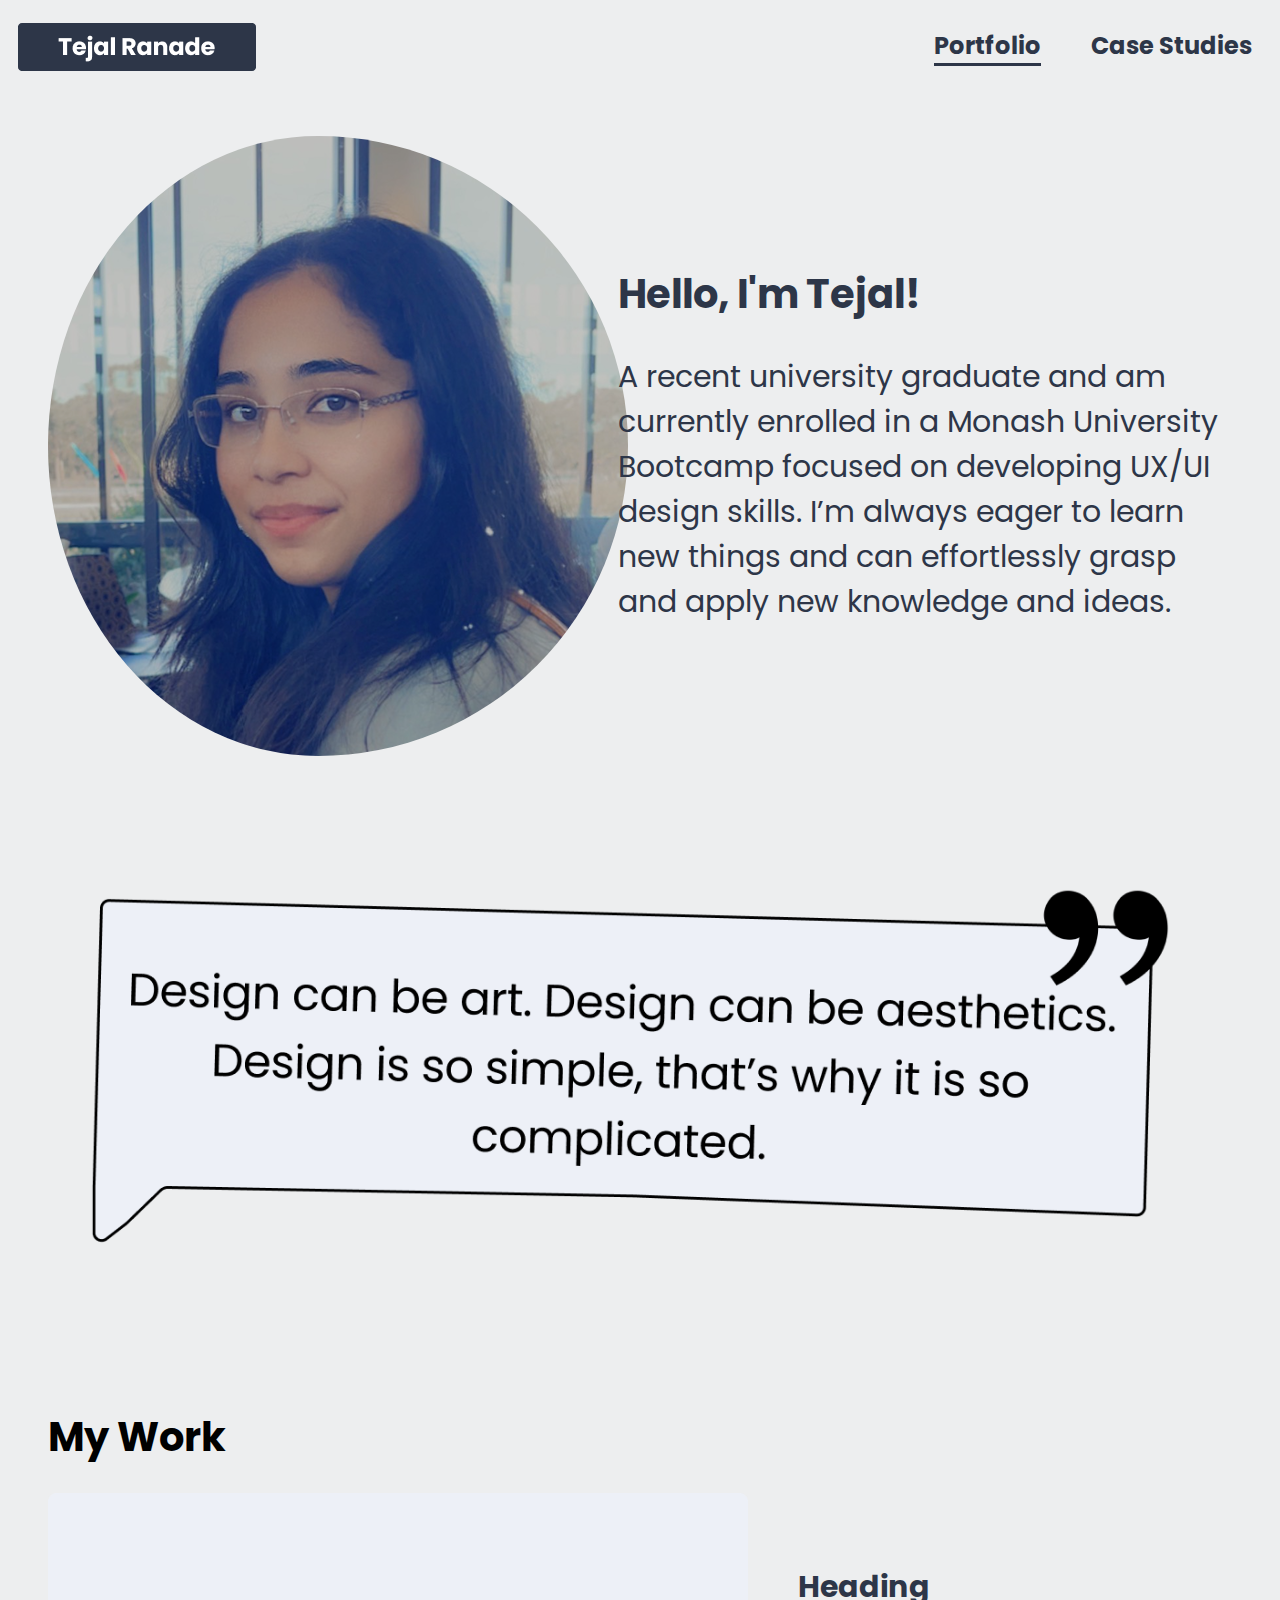
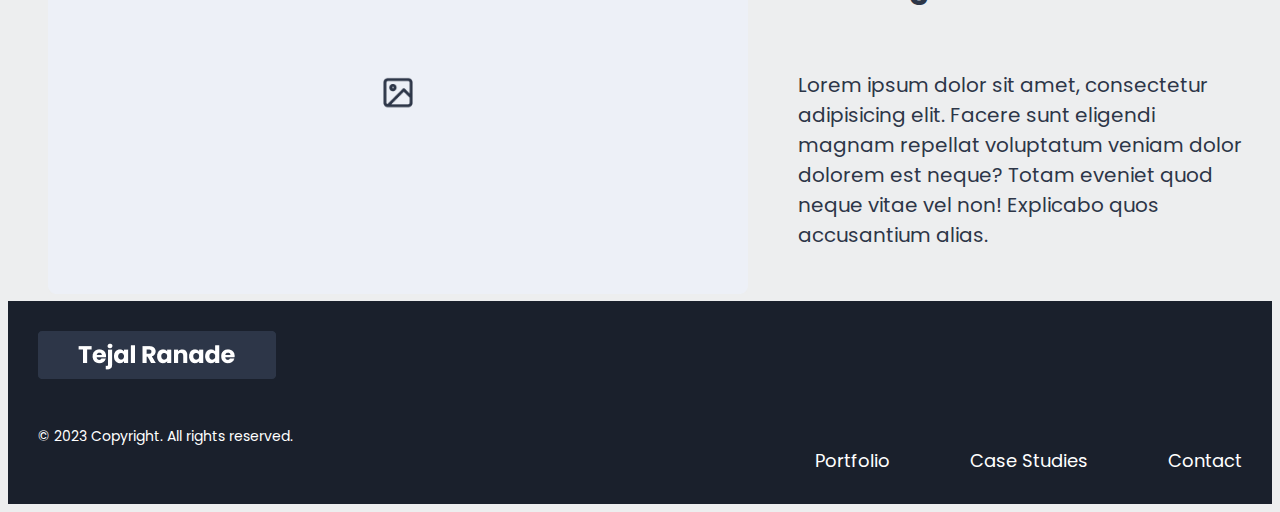
==== index.html @ 13501663 "Second Upload" ====
<!DOCTYPE html>
<html>
  <head>
    <title>Portfolio Challenge</title>
    <link rel="stylesheet" href="css/style.css" />
    <link rel="preconnect" href="https://fonts.googleapis.com" />
    <link rel="preconnect" href="https://fonts.gstatic.com" crossorigin />
    <link
      href="https://fonts.googleapis.com/css2?family=Poppins&display=swap"
      rel="stylesheet"
    />
    <script src="js/index.js"></script>
  </head>

  <body>
    <nav>
      <div class="logo">
        <img src="image/logo.png" />
      </div>
      <div class="menu">
        <a href="#" class="active">Portfolio</a>
        <a href="#">Case Studies</a>
      </div>
    </nav>

    <section>
      <div class="aboutMeSection">
        <img src="image/portfolio_img.png" alt="Profile Picture" />
        <div class="introAboutMe">
          <h1>Hello, I'm Tejal!</h1>
          <p>
            A recent university graduate and am currently enrolled in a Monash
            University Bootcamp focused on developing UX/UI design skills. I’m
            always eager to learn new things and can effortlessly grasp and
            apply new knowledge and ideas. 
          </p>
        </div>
      </div>
    </section>

    <section>
      <div class="quoteSection">
        <img src="image/quote_img.png" />
      </div>
    </section>

    <section>
      <h1 class="heading-workSection">My Work</h1>
      <div class="myWorkSection">
        <div class="parentImage">
          <img class= "pf_Image" src="image/WF_Image_Placeholder.png">
        </div>

        <div class="content-workSection">
          <h4>Heading</h4>
          <p>Lorem ipsum dolor sit amet, consectetur adipisicing elit. Facere sunt eligendi magnam 
            repellat voluptatum veniam dolor dolorem est neque? Totam eveniet quod neque vitae vel non! 
            Explicabo quos accusantium alias.</p>
        </div>
      </div>
    </section>

    <section>
      <footer class="footer">
        <div class="logoFooter">
          <img src="image/logo.png" />
        </div>

        <div class="copyRight">&copy; 2023 Copyright. All rights reserved.</div>

        <div class="footerOptions">
          <a href="#">Portfolio</a>
          <a href="#">Case Studies</a>
          <a href="#">Contact</a>
        </div>
      </footer>
    </section>
  </body>
</html>
---- css/style.css ----
body {
  font-family: 'Poppins', sans-serif;
  background-color: #2d364816;
}
nav {
  display: flex;
  justify-content: space-between;
  align-items: center;
  padding: 10px;
  font-size: 24px;
  font-weight: bold;
  overflow: hidden;
  margin-bottom: 50px;
}

@media only screen and (max-width:900px) {
  nav {
    flex-direction: column;
    align-items: center;
  }

  .menu {
    flex-direction: column;
  }

  .menu a {
    font-size: 18px;
    margin-bottom: 10px;
  }

  .menu a.active {
    border-bottom: 3px solid #2d3648;
  }
  
  .aboutMeSection {
    flex-direction: column;
    text-align: center;
  }

  .aboutMeSection img {
    align-items: center;
    margin-bottom: 20px;
    width: 80%;
  }

  .introAboutMe {
    margin-right: 0px;
    text-align: center;
  }

  .introAboutMe h1, .introAboutMe p {
    padding-left: 20px;
    margin-left: 20px;
  }

  .quoteSection img {
    align-items: center;
    margin-bottom: 20px;
    width: 160%;
  }

  .myWorkSection {
    display: grid;
    grid-template-columns: 1fr;
    grid-template-rows: 1fr 1fr;
    grid-template-areas: 
    "image"
    "content";
    align-items: center;
    gap: 50px;
  }

  .parentImage img{
    display: grid;
    padding-left: 40px;
    width: 200%;
    grid-area: image;
  }

  .content-workSection {
    display: grid;
    grid-area: content;
    
  }

}

.logo {
  height: 48px;
  width: 238px;
  text-align: center;
}

.menu {
  display: flex;
  padding: 10px;
  gap: 50px;
}

.menu a {
  color: #2d3648;
  text-decoration: none;
  position: relative;
}

.menu a.active {
  border-bottom: 3px solid #2d3648;
}

.aboutMeSection {
  display: flex;
  align-items: center;
  gap: 50px;
  color: #2d3648;
}

.aboutMeSection img {
  padding-left: 40px;
  max-width: 700px;
  border-radius: 50%;
  margin-right: -30px;
}

.introAboutMe {
  flex: 1;
  margin-left: -30px;
}

.introAboutMe h1 {
  padding-right: 40px;
  font-size: 40px;
  font-weight: bold;
}

.introAboutMe p {
  padding-right: 40px;
  font-size: 30px;
  line-height: 1.5;
}

.quoteSection {
  display: flex;
  justify-content: center;
  padding: 100px;
}

.quoteSection img {
  max-width: 1100px;
}

.heading-workSection {
  padding-left: 40px;
  font-size: 40px;
  font-weight: bold;
}

.myWorkSection {
  display: grid;
  grid-template-columns: 1fr 1fr;
  grid-template-rows: 1fr;
  grid-template-areas: 
  "image content";
  align-items: center;
  gap: 50px;
  color: #2d3648;
}

.parentImage img{
  padding-left: 40px;
  max-width: 700px;
  grid-area: image;
}

.content-workSection {
  display: grid;
  grid-area: content;
}

.content-workSection h4 {
  padding-right: 30px;
  font-size: 30px;
  font-weight: bold;
}

.content-workSection p {
  padding-right: 30px;
  font-size: 20px;
  line-height: 1.5;
}

.footer {
  background-color: #1a202c;
  color: #fff;
  padding: 30px;
}

.copyRight {
  font-size: 14px;
  padding-top: 40px;
}

.footerOptions {
  display: flex;
  justify-content: right;
  gap: 80px;
}

.footerOptions a {
  color: white;
  text-decoration: none;
  font-size: 18px;
}
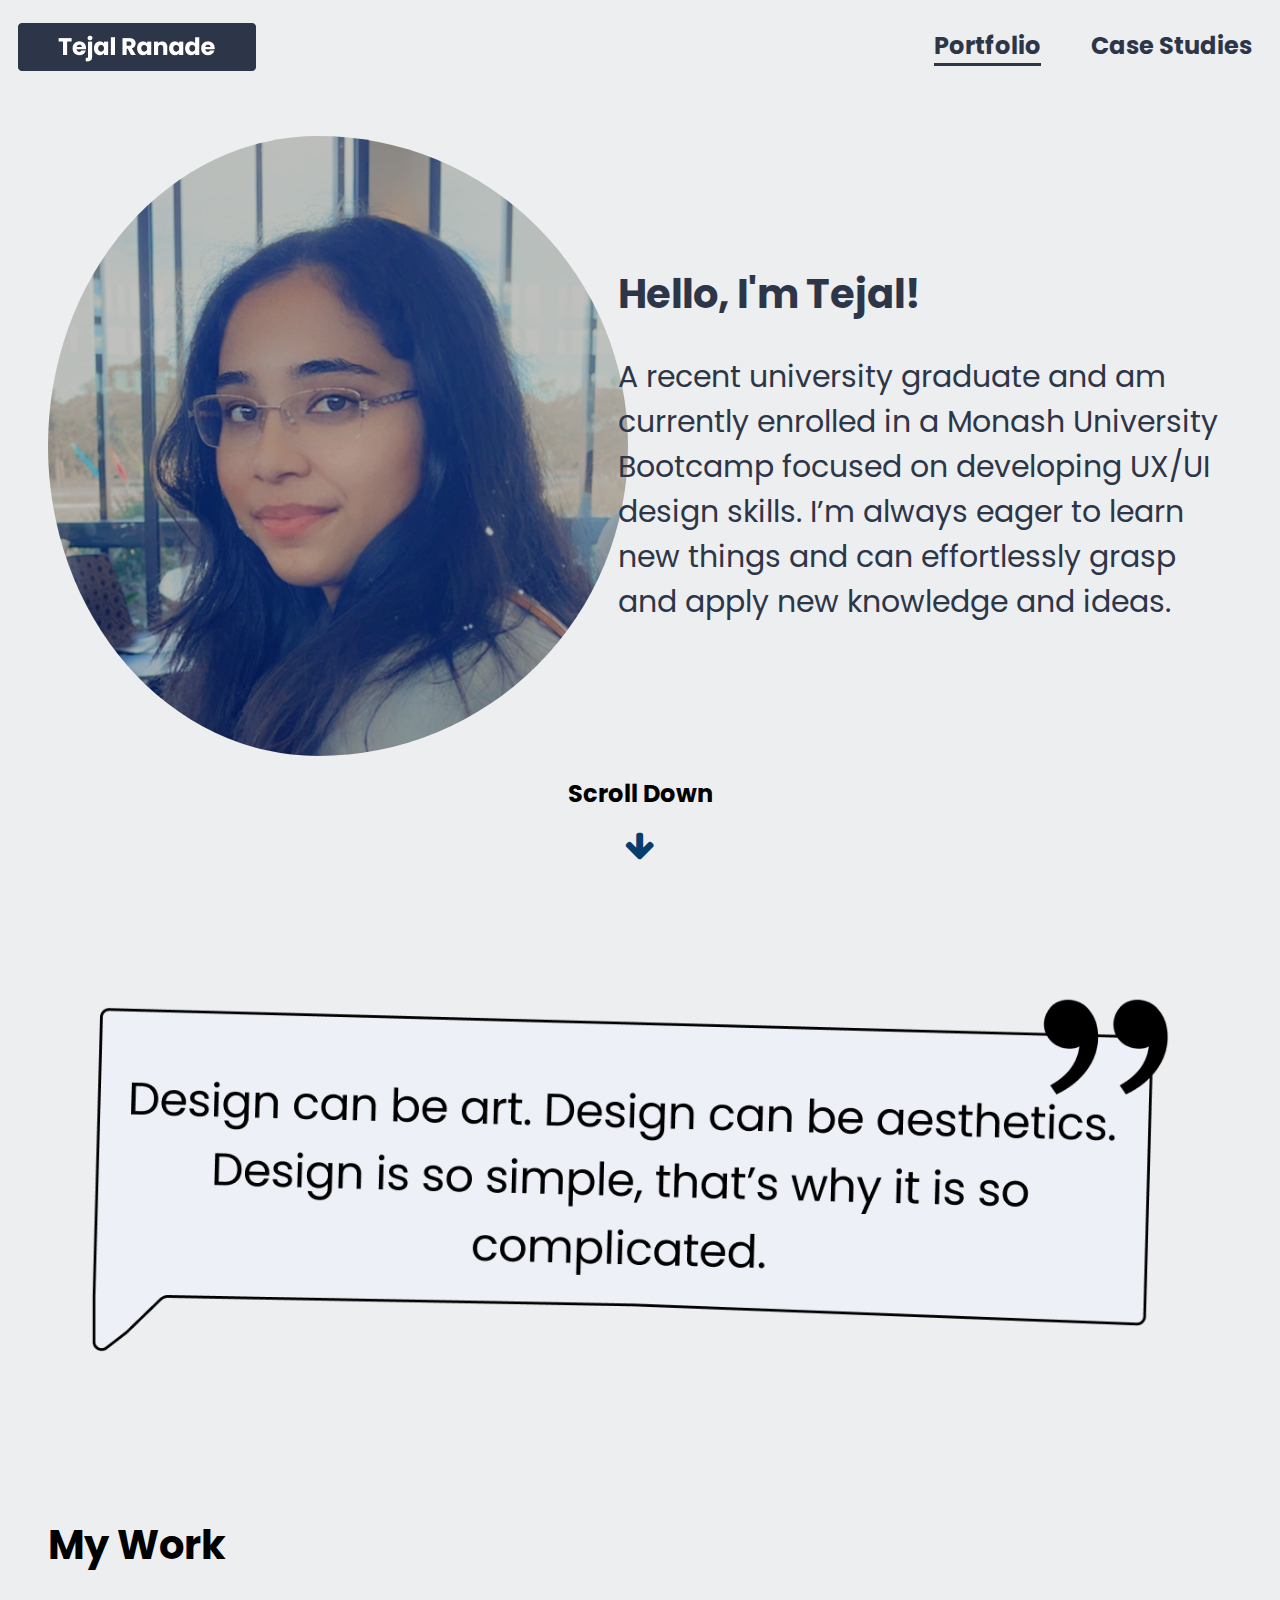
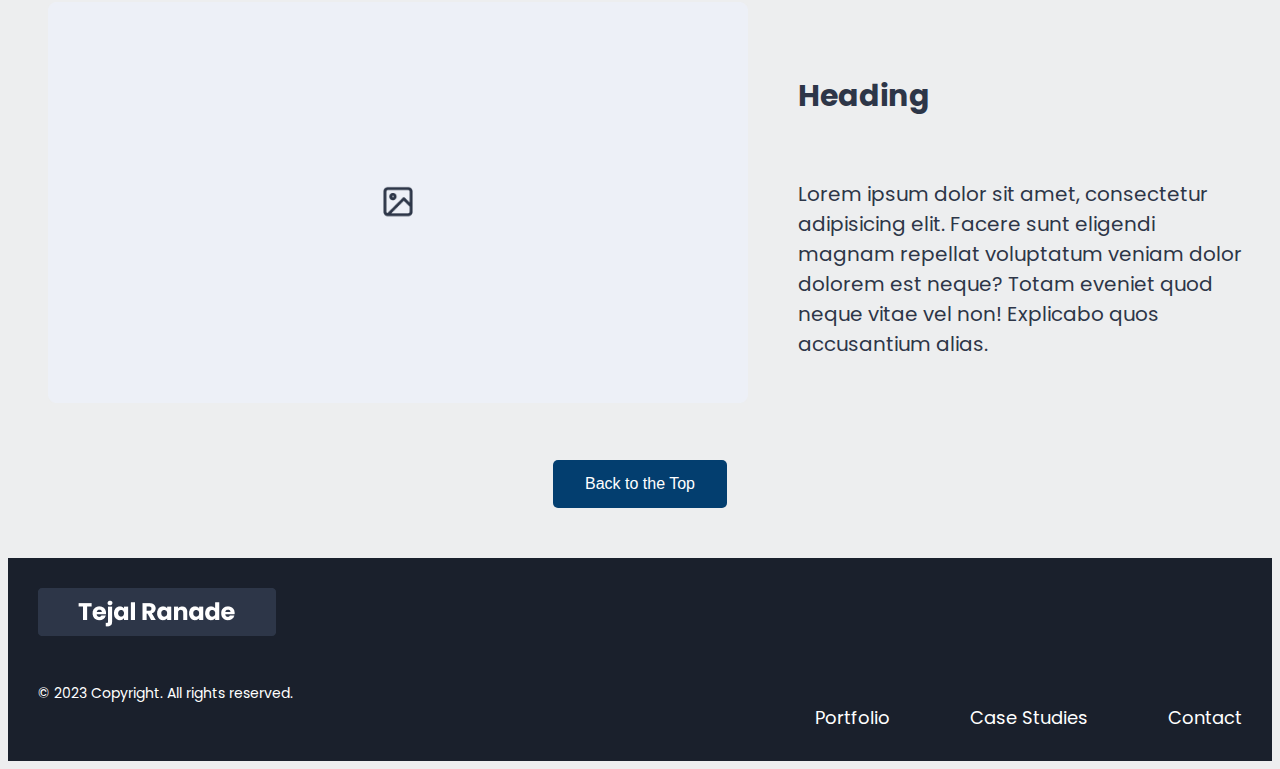
==== commit 7c390ffd: "Third Upload" ====
--- a/index.html
+++ b/index.html
@@ -9,7 +9,7 @@
       href="https://fonts.googleapis.com/css2?family=Poppins&display=swap"
       rel="stylesheet"
     />
-    <script src="js/index.js"></script>
+    <link rel="stylesheet" href="https://cdnjs.cloudflare.com/ajax/libs/font-awesome/4.7.0/css/font-awesome.min.css">
   </head>
 
   <body>
@@ -19,7 +19,7 @@
       </div>
       <div class="menu">
         <a href="#" class="active">Portfolio</a>
-        <a href="#">Case Studies</a>
+        <a href="casestudy.html">Case Studies</a>
       </div>
     </nav>
 
@@ -37,6 +37,11 @@
         </div>
       </div>
     </section>
+
+    <div class="arrow bounce">
+      <h2>Scroll Down</h2>
+      <a class="fa fa-arrow-down fa-2x" href="#"></a>
+    </div>
 
     <section>
       <div class="quoteSection">
@@ -60,6 +65,10 @@
       </div>
     </section>
 
+    <div class="buttonContainer">
+      <button id="backToTopBtn" class="button1">Back to the Top</button>
+    </div>
+
     <section>
       <footer class="footer">
         <div class="logoFooter">
@@ -75,5 +84,8 @@
         </div>
       </footer>
     </section>
+
+    <script src="https://code.jquery.com/jquery-3.4.1.js"></script>
+    <script src="js/index.js"></script>
   </body>
 </html>
--- a/css/style.css
+++ b/css/style.css
@@ -13,7 +13,37 @@
   margin-bottom: 50px;
 }
 
-@media only screen and (max-width:900px) {
+a {
+  color: #033e6f;
+  text-decoration: none;
+}
+
+.arrow {
+  text-align: center;
+}
+.bounce {
+  -moz-animation: bounce 2s infinite;
+  -webkit-animation: bounce 2s infinite;
+  animation: bounce 2s infinite;
+}
+
+@keyframes bounce {
+  0%,
+  20%,
+  50%,
+  80%,
+  100% {
+    transform: translateY(0);
+  }
+  40% {
+    transform: translateY(-30px);
+  }
+  60% {
+    transform: translateY(-15px);
+  }
+}
+
+@media only screen and (max-width: 900px) {
   nav {
     flex-direction: column;
     align-items: center;
@@ -31,7 +61,7 @@
   .menu a.active {
     border-bottom: 3px solid #2d3648;
   }
-  
+
   .aboutMeSection {
     flex-direction: column;
     text-align: center;
@@ -48,7 +78,8 @@
     text-align: center;
   }
 
-  .introAboutMe h1, .introAboutMe p {
+  .introAboutMe h1,
+  .introAboutMe p {
     padding-left: 20px;
     margin-left: 20px;
   }
@@ -63,14 +94,14 @@
     display: grid;
     grid-template-columns: 1fr;
     grid-template-rows: 1fr 1fr;
-    grid-template-areas: 
-    "image"
-    "content";
+    grid-template-areas:
+      'image'
+      'content';
     align-items: center;
     gap: 50px;
   }
 
-  .parentImage img{
+  .parentImage img {
     display: grid;
     padding-left: 40px;
     width: 200%;
@@ -80,9 +111,7 @@
   .content-workSection {
     display: grid;
     grid-area: content;
-    
-  }
-
+  }
 }
 
 .logo {
@@ -158,14 +187,13 @@
   display: grid;
   grid-template-columns: 1fr 1fr;
   grid-template-rows: 1fr;
-  grid-template-areas: 
-  "image content";
+  grid-template-areas: 'image content';
   align-items: center;
   gap: 50px;
   color: #2d3648;
 }
 
-.parentImage img{
+.parentImage img {
   padding-left: 40px;
   max-width: 700px;
   grid-area: image;
@@ -188,6 +216,23 @@
   line-height: 1.5;
 }
 
+.buttonContainer {
+  text-align: center;
+  padding: 50px;
+}
+.button1 {
+  background-color: #033e6f;
+  cursor: pointer;
+  border: none;
+  border-radius: 5px;
+  color: white;
+  padding: 15px 32px;
+  text-align: center;
+  text-decoration: none;
+  display: inline-block;
+  font-size: 16px;
+}
+
 .footer {
   background-color: #1a202c;
   color: #fff;
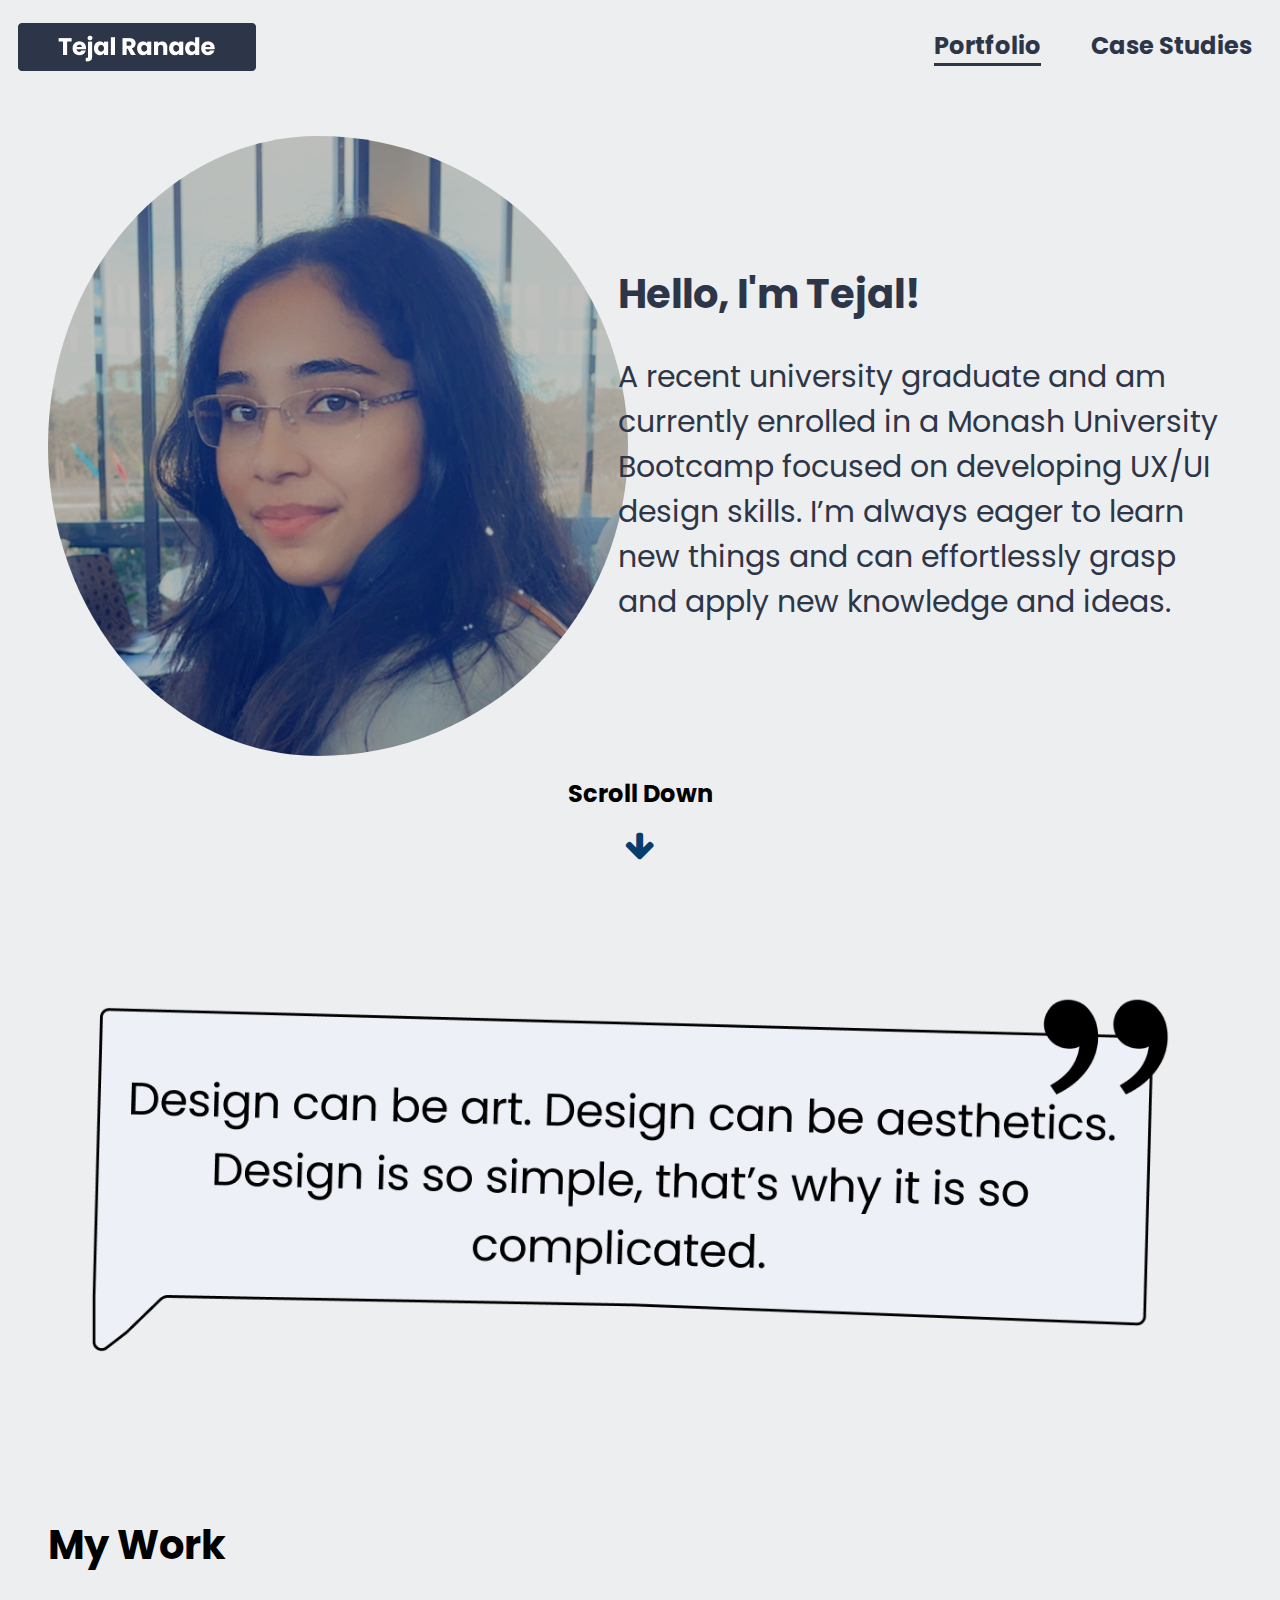
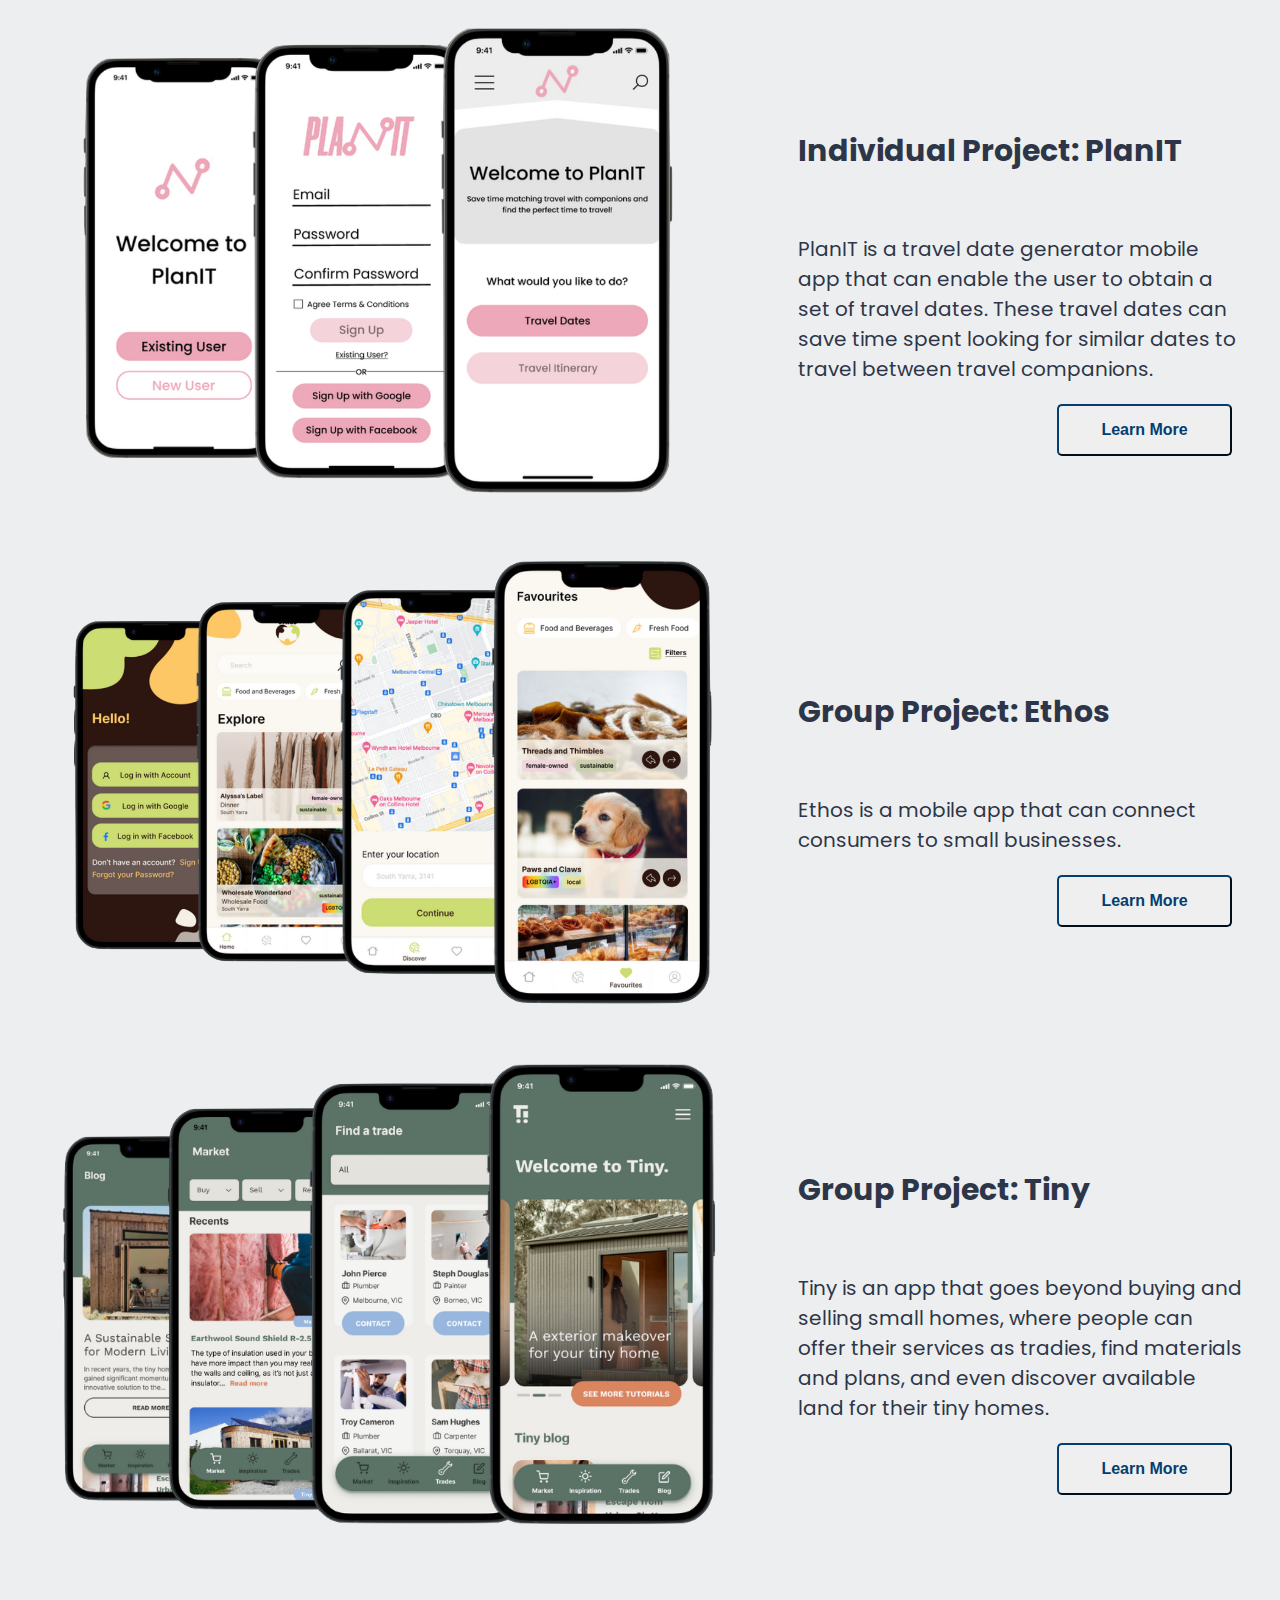
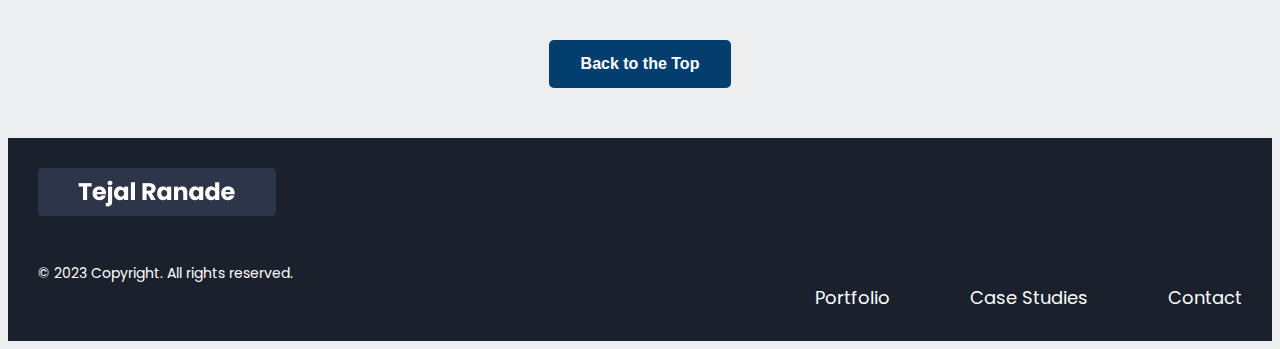
==== commit c9e6bb7a: "Fifth Upload" ====
--- a/index.html
+++ b/index.html
@@ -9,7 +9,10 @@
       href="https://fonts.googleapis.com/css2?family=Poppins&display=swap"
       rel="stylesheet"
     />
-    <link rel="stylesheet" href="https://cdnjs.cloudflare.com/ajax/libs/font-awesome/4.7.0/css/font-awesome.min.css">
+    <link
+      rel="stylesheet"
+      href="https://cdnjs.cloudflare.com/ajax/libs/font-awesome/4.7.0/css/font-awesome.min.css"
+    />
   </head>
 
   <body>
@@ -40,7 +43,7 @@
 
     <div class="arrow bounce">
       <h2>Scroll Down</h2>
-      <a class="fa fa-arrow-down fa-2x" href="#"></a>
+      <a class="fa fa-arrow-down fa-2x"></a>
     </div>
 
     <section>
@@ -53,14 +56,57 @@
       <h1 class="heading-workSection">My Work</h1>
       <div class="myWorkSection">
         <div class="parentImage">
-          <img class= "pf_Image" src="image/WF_Image_Placeholder.png">
+          <img class="pf_Image" src="image/planIT.png" />
         </div>
 
         <div class="content-workSection">
-          <h4>Heading</h4>
-          <p>Lorem ipsum dolor sit amet, consectetur adipisicing elit. Facere sunt eligendi magnam 
-            repellat voluptatum veniam dolor dolorem est neque? Totam eveniet quod neque vitae vel non! 
-            Explicabo quos accusantium alias.</p>
+          <h4>Individual Project: PlanIT</h4>
+          <p>
+            PlanIT is a travel date generator mobile app that can enable the
+            user to obtain a set of travel dates. These travel dates can save
+            time spent looking for similar dates to travel between travel
+            companions.
+          </p>
+          <div class="csBtnContainer">
+            <button class="button2">Learn More</button>
+          </div>
+        </div>
+      </div>
+    </section>
+
+    <section>
+      <div class="myWorkSection">
+        <div class="parentImage">
+          <img class="pf_Image" src="image/ethos.png" />
+        </div>
+        <div class="content-workSection">
+          <h4>Group Project: Ethos</h4>
+          <p>
+            Ethos is a mobile app that can connect consumers to small
+            businesses.
+          </p>
+          <div class="csBtnContainer">
+            <button class="button2">Learn More</button>
+          </div>
+        </div>
+      </div>
+    </section>
+
+    <section>
+      <div class="myWorkSection">
+        <div class="parentImage">
+          <img class="pf_Image" src="image/tiny.png" />
+        </div>
+        <div class="content-workSection">
+          <h4>Group Project: Tiny</h4>
+          <p>
+            Tiny is an app that goes beyond buying and selling small homes,
+            where people can offer their services as tradies, find materials and
+            plans, and even discover available land for their tiny homes.
+          </p>
+          <div class="csBtnContainer">
+            <button class="button2">Learn More</button>
+          </div>
         </div>
       </div>
     </section>
--- a/css/style.css
+++ b/css/style.css
@@ -220,6 +220,7 @@
   text-align: center;
   padding: 50px;
 }
+
 .button1 {
   background-color: #033e6f;
   cursor: pointer;
@@ -231,6 +232,26 @@
   text-decoration: none;
   display: inline-block;
   font-size: 16px;
+  font-weight: bold;
+}
+
+.button2 {
+  width: 175px;
+  cursor: pointer;
+  border-color: #033e6f;
+  border-radius: 5px;
+  color: #033e6f;
+  padding: 15px 32px;
+  text-align: center;
+  text-decoration: none;
+  display: inline-block;
+  font-size: 16px;
+  font-weight: bold;
+}
+
+.csBtnContainer {
+  text-align: right;
+  padding-right: 40px;
 }
 
 .footer {
